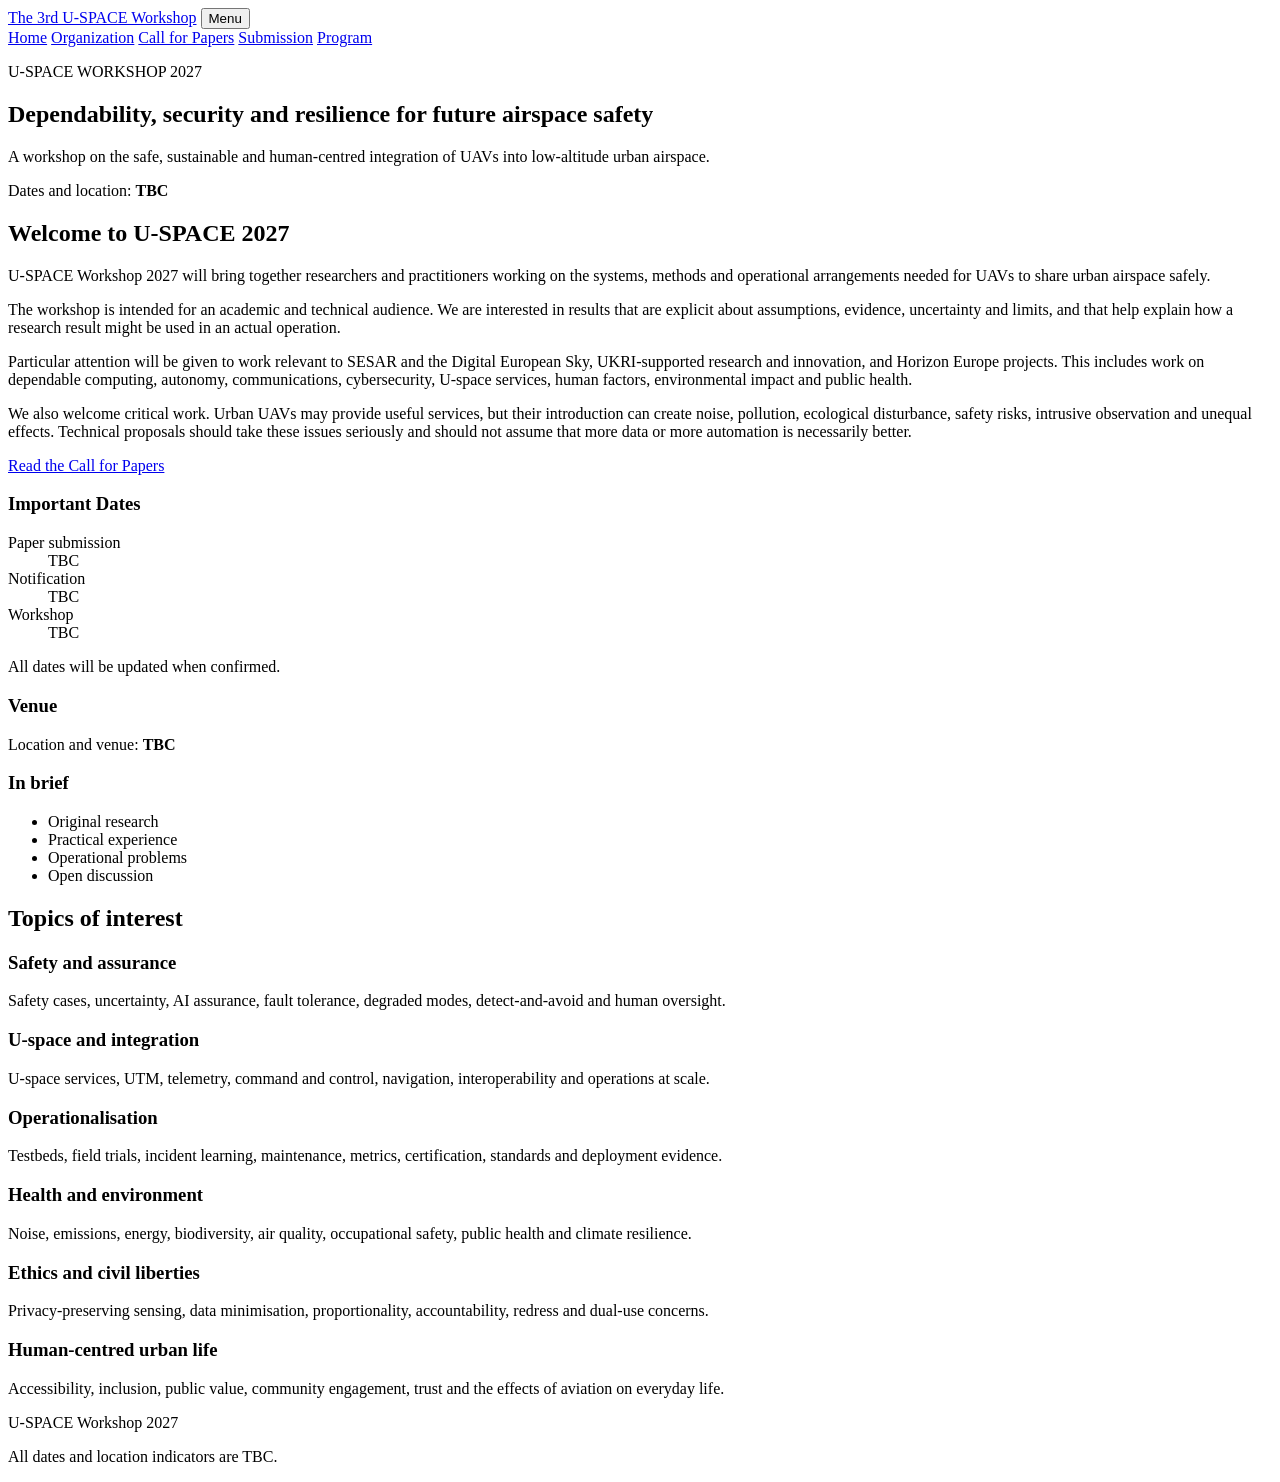
==== index.html @ 5937fd27 "Add files via upload" ====
<!doctype html>
<html lang="en">
<head>
  <meta charset="utf-8">
  <meta name="viewport" content="width=device-width, initial-scale=1">
  <meta name="description" content="U-SPACE Workshop 2027: dependability, security, resilience and human-centred integration of UAVs in urban airspace.">
  <title>U-SPACE Workshop 2027</title>
  <link rel="stylesheet" href="assets/css/styles.css">
</head>
<body>
  <header class="site-header">
    <div class="header-inner">
      <a class="site-title" href="index.html">The 3rd U-SPACE Workshop</a>
      <button class="menu-toggle" type="button" aria-expanded="false" aria-controls="site-nav">Menu</button>
      <nav id="site-nav" class="site-nav" aria-label="Main navigation">
        <a class="current" href="index.html">Home</a>
        <a href="organization.html">Organization</a>
        <a href="call-for-papers.html">Call for Papers</a>
        <a href="submission.html">Submission</a>
        <a href="program.html">Program</a>
      </nav>
    </div>
  </header>
  <main>
    <section class="intro-banner"><div class="container banner-inner"><p class="kicker">U-SPACE WORKSHOP 2027</p><h1>Dependability, security and resilience for future airspace safety</h1><p class="subtitle">A workshop on the safe, sustainable and human-centred integration of UAVs into low-altitude urban airspace.</p><p class="notice">Dates and location: <strong>TBC</strong></p></div></section>
    <section class="container content-grid"><div class="main-column"><h2>Welcome to U-SPACE 2027</h2><p>U-SPACE Workshop 2027 will bring together researchers and practitioners working on the systems, methods and operational arrangements needed for UAVs to share urban airspace safely.</p><p>The workshop is intended for an academic and technical audience. We are interested in results that are explicit about assumptions, evidence, uncertainty and limits, and that help explain how a research result might be used in an actual operation.</p><p>Particular attention will be given to work relevant to SESAR and the Digital European Sky, UKRI-supported research and innovation, and Horizon Europe projects. This includes work on dependable computing, autonomy, communications, cybersecurity, U-space services, human factors, environmental impact and public health.</p><p>We also welcome critical work. Urban UAVs may provide useful services, but their introduction can create noise, pollution, ecological disturbance, safety risks, intrusive observation and unequal effects. Technical proposals should take these issues seriously and should not assume that more data or more automation is necessarily better.</p><p><a class="button" href="call-for-papers.html">Read the Call for Papers</a></p></div><aside class="side-column"><section class="side-block"><h3>Important Dates</h3><dl class="facts"><div><dt>Paper submission</dt><dd>TBC</dd></div><div><dt>Notification</dt><dd>TBC</dd></div><div><dt>Workshop</dt><dd>TBC</dd></div></dl><p class="small">All dates will be updated when confirmed.</p></section><section class="side-block"><h3>Venue</h3><p>Location and venue: <strong>TBC</strong></p></section><section class="side-block"><h3>In brief</h3><ul class="plain-list"><li>Original research</li><li>Practical experience</li><li>Operational problems</li><li>Open discussion</li></ul></section></aside></section>
    <section class="grey-section"><div class="container"><h2>Topics of interest</h2><div class="topic-grid"><article><h3>Safety and assurance</h3><p>Safety cases, uncertainty, AI assurance, fault tolerance, degraded modes, detect-and-avoid and human oversight.</p></article><article><h3>U-space and integration</h3><p>U-space services, UTM, telemetry, command and control, navigation, interoperability and operations at scale.</p></article><article><h3>Operationalisation</h3><p>Testbeds, field trials, incident learning, maintenance, metrics, certification, standards and deployment evidence.</p></article><article><h3>Health and environment</h3><p>Noise, emissions, energy, biodiversity, air quality, occupational safety, public health and climate resilience.</p></article><article><h3>Ethics and civil liberties</h3><p>Privacy-preserving sensing, data minimisation, proportionality, accountability, redress and dual-use concerns.</p></article><article><h3>Human-centred urban life</h3><p>Accessibility, inclusion, public value, community engagement, trust and the effects of aviation on everyday life.</p></article></div></div></section>
  </main>
  <footer class="site-footer"><div class="container footer-inner"><p>U-SPACE Workshop 2027</p><p>All dates and location indicators are TBC.</p></div></footer><script src="script.js"></script>
</body>
</html>
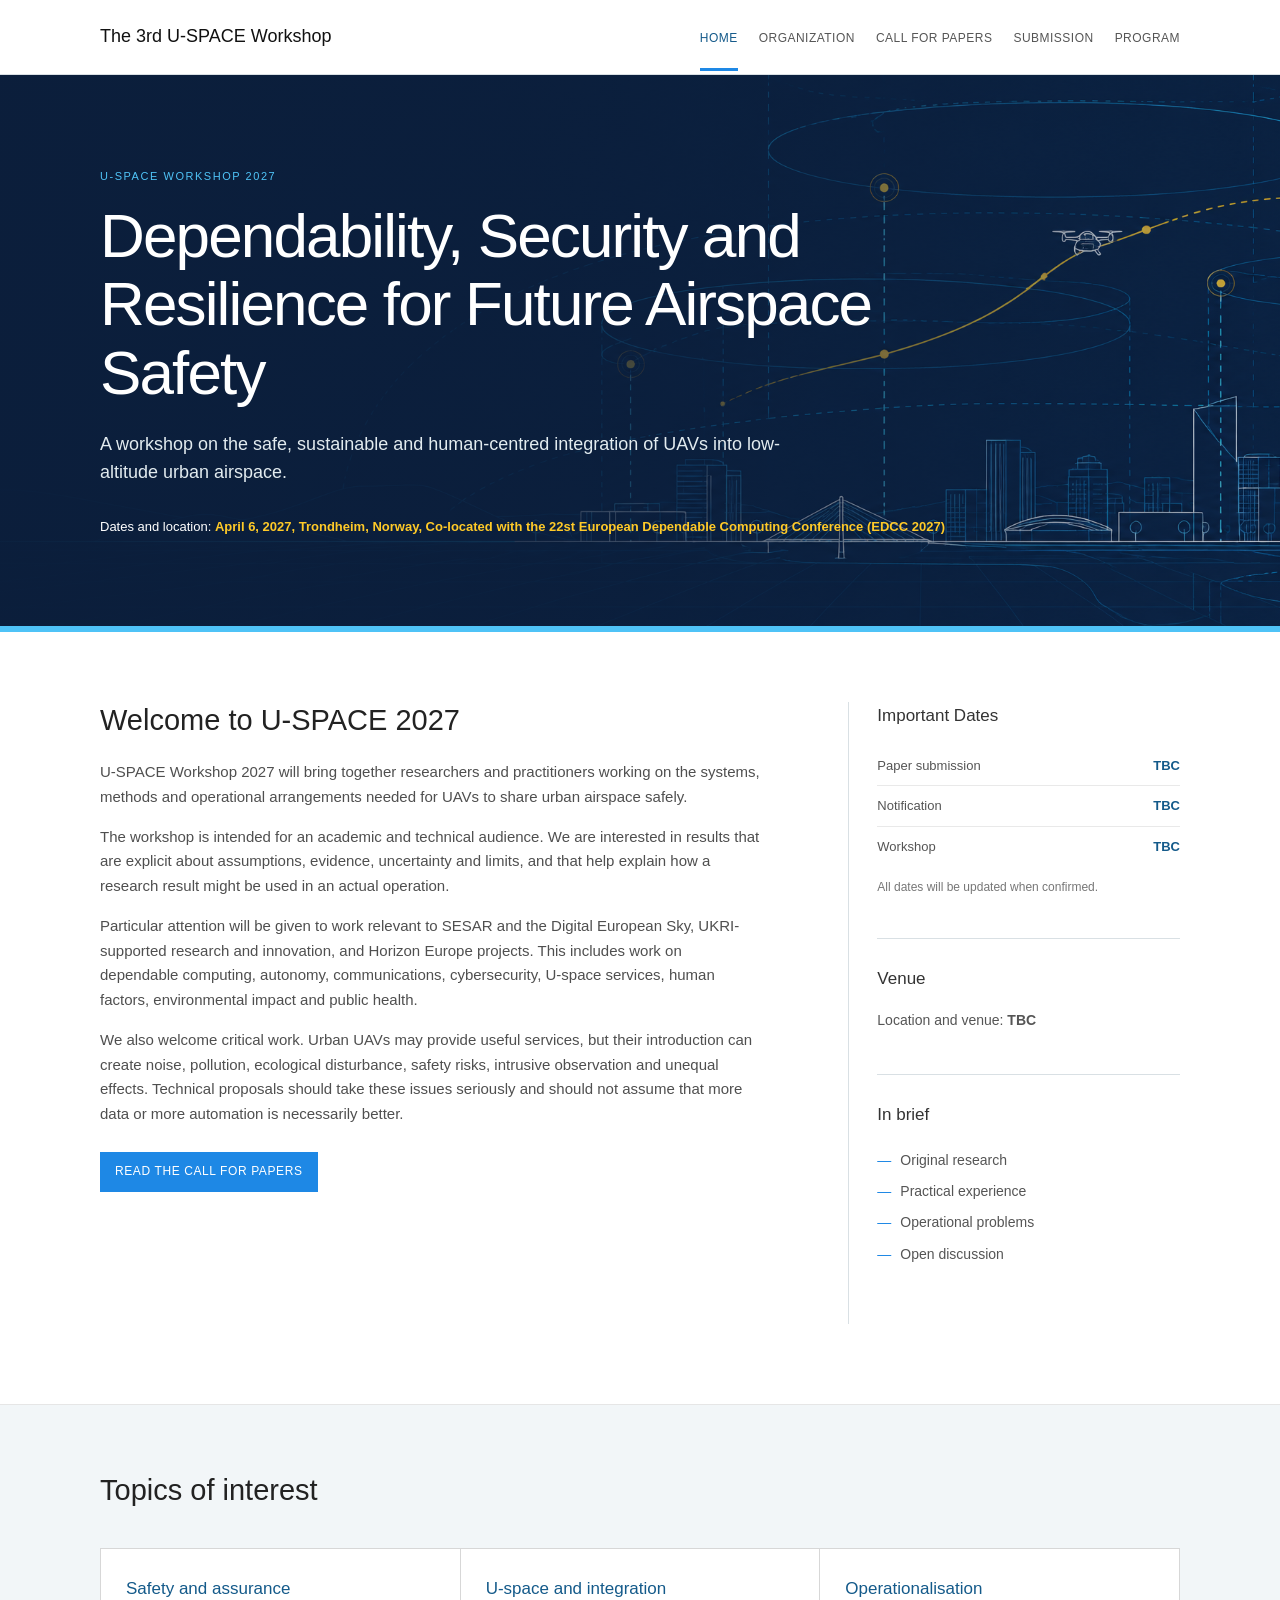
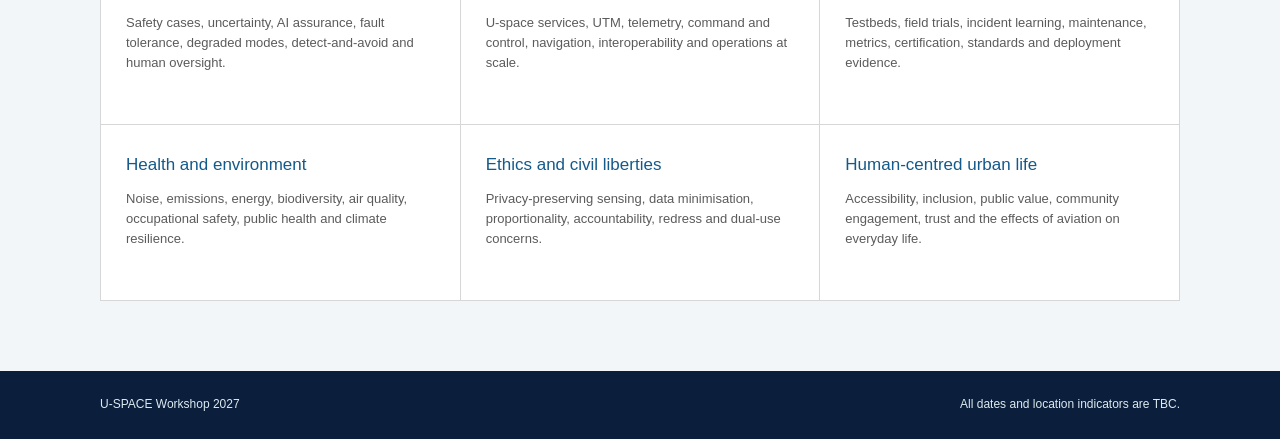
==== commit ab88ce64: "Data and Location are added" ====
--- a/index.html
+++ b/index.html
@@ -22,7 +22,7 @@
     </div>
   </header>
   <main>
-    <section class="intro-banner"><div class="container banner-inner"><p class="kicker">U-SPACE WORKSHOP 2027</p><h1>Dependability, security and resilience for future airspace safety</h1><p class="subtitle">A workshop on the safe, sustainable and human-centred integration of UAVs into low-altitude urban airspace.</p><p class="notice">Dates and location: <strong>TBC</strong></p></div></section>
+    <section class="intro-banner"><div class="container banner-inner"><p class="kicker">U-SPACE WORKSHOP 2027</p><h1>Dependability, Security and Resilience for Future Airspace Safety</h1><p class="subtitle">A workshop on the safe, sustainable and human-centred integration of UAVs into low-altitude urban airspace.</p><p class="notice">Dates and location: <strong>April 6, 2027, Trondheim, Norway, Co-located with the 22st European Dependable Computing Conference (EDCC 2027) </strong></p></div></section>
     <section class="container content-grid"><div class="main-column"><h2>Welcome to U-SPACE 2027</h2><p>U-SPACE Workshop 2027 will bring together researchers and practitioners working on the systems, methods and operational arrangements needed for UAVs to share urban airspace safely.</p><p>The workshop is intended for an academic and technical audience. We are interested in results that are explicit about assumptions, evidence, uncertainty and limits, and that help explain how a research result might be used in an actual operation.</p><p>Particular attention will be given to work relevant to SESAR and the Digital European Sky, UKRI-supported research and innovation, and Horizon Europe projects. This includes work on dependable computing, autonomy, communications, cybersecurity, U-space services, human factors, environmental impact and public health.</p><p>We also welcome critical work. Urban UAVs may provide useful services, but their introduction can create noise, pollution, ecological disturbance, safety risks, intrusive observation and unequal effects. Technical proposals should take these issues seriously and should not assume that more data or more automation is necessarily better.</p><p><a class="button" href="call-for-papers.html">Read the Call for Papers</a></p></div><aside class="side-column"><section class="side-block"><h3>Important Dates</h3><dl class="facts"><div><dt>Paper submission</dt><dd>TBC</dd></div><div><dt>Notification</dt><dd>TBC</dd></div><div><dt>Workshop</dt><dd>TBC</dd></div></dl><p class="small">All dates will be updated when confirmed.</p></section><section class="side-block"><h3>Venue</h3><p>Location and venue: <strong>TBC</strong></p></section><section class="side-block"><h3>In brief</h3><ul class="plain-list"><li>Original research</li><li>Practical experience</li><li>Operational problems</li><li>Open discussion</li></ul></section></aside></section>
     <section class="grey-section"><div class="container"><h2>Topics of interest</h2><div class="topic-grid"><article><h3>Safety and assurance</h3><p>Safety cases, uncertainty, AI assurance, fault tolerance, degraded modes, detect-and-avoid and human oversight.</p></article><article><h3>U-space and integration</h3><p>U-space services, UTM, telemetry, command and control, navigation, interoperability and operations at scale.</p></article><article><h3>Operationalisation</h3><p>Testbeds, field trials, incident learning, maintenance, metrics, certification, standards and deployment evidence.</p></article><article><h3>Health and environment</h3><p>Noise, emissions, energy, biodiversity, air quality, occupational safety, public health and climate resilience.</p></article><article><h3>Ethics and civil liberties</h3><p>Privacy-preserving sensing, data minimisation, proportionality, accountability, redress and dual-use concerns.</p></article><article><h3>Human-centred urban life</h3><p>Accessibility, inclusion, public value, community engagement, trust and the effects of aviation on everyday life.</p></article></div></div></section>
   </main>
--- a/assets/css/styles.css
+++ b/assets/css/styles.css
@@ -0,0 +1,114 @@
+:root {
+  --ink: #222;
+  --muted: #66727a;
+  --line: #d9e0e4;
+  --soft: #f2f6f8;
+  --navy: #0b1e3b;
+  --cyan: #4fc3f7;
+  --blue: #1e88e5;
+  --yellow: #ffca28;
+  --blue-dark: #145a8a;
+}
+
+* { box-sizing: border-box; }
+html { font-size: 16px; }
+body { margin: 0; background: #fff; color: var(--ink); font-family: Arial, Helvetica, sans-serif; line-height: 1.65; }
+a { color: inherit; }
+.container { width: min(1080px, calc(100% - 48px)); margin: 0 auto; }
+
+.site-header { background: #fff; border-bottom: 1px solid var(--line); }
+.header-inner { width: min(1080px, calc(100% - 48px)); min-height: 74px; margin: 0 auto; display: flex; align-items: center; gap: 30px; }
+.site-title { font-size: 18px; line-height: 1.2; font-weight: 400; white-space: nowrap; color: #111; text-decoration: none; }
+.site-title:hover { color: var(--blue-dark); }
+.site-nav { display: flex; gap: 21px; margin-left: auto; align-items: center; }
+.site-nav a { padding: 26px 0 20px; font-size: 12px; text-transform: uppercase; letter-spacing: .04em; color: #555; text-decoration: none; border-bottom: 3px solid transparent; }
+.site-nav a:hover, .site-nav a.current { color: var(--blue-dark); border-bottom-color: var(--blue); }
+.menu-toggle { display: none; margin-left: auto; border: 1px solid #bbb; background: #fff; border-radius: 2px; padding: 7px 10px; font-size: 12px; color: #555; }
+
+.intro-banner { background-color: var(--navy); background-image: linear-gradient(90deg, rgba(11, 30, 59, .97) 0%, rgba(11, 30, 59, .84) 42%, rgba(11, 30, 59, .16) 100%), url('../../uspace2027-banner.png'); background-position: center; background-size: cover; color: #fff; border-bottom: 6px solid var(--cyan); }
+.banner-inner { padding: 92px 0 88px; }
+.subpage-banner { width: 100%; height: clamp(150px, 22vw, 300px); background-color: var(--navy); background-image: url('../../uspace2027-subpage-banner.png'); background-position: center; background-size: cover; border-bottom: 6px solid var(--cyan); }
+.kicker { margin: 0 0 17px; color: var(--blue); font-size: 11px; letter-spacing: .14em; text-transform: uppercase; }
+.intro-banner .kicker { color: var(--cyan); }
+.intro-banner h1 { max-width: 820px; margin: 0 0 24px; font-size: clamp(36px, 5vw, 62px); line-height: 1.1; font-weight: 300; letter-spacing: -.03em; }
+.subtitle { max-width: 720px; margin: 0; color: #626262; font-size: 18px; line-height: 1.55; }
+.intro-banner .subtitle { color: #e2ebef; }
+.notice { margin: 30px 0 0; font-size: 13px; }
+.notice strong { color: var(--yellow); }
+
+.content-grid { display: grid; grid-template-columns: minmax(0, 2fr) minmax(240px, 1fr); gap: 85px; padding-top: 70px; padding-bottom: 80px; }
+.main-column { min-width: 0; }
+.main-column h2, .narrow-content h2 { margin: 0 0 22px; font-size: 29px; line-height: 1.25; font-weight: 400; color: #222; }
+.main-column h2:not(:first-child), .prose h2:not(:first-child) { margin-top: 47px; }
+.main-column p, .prose li { color: #4f4f4f; font-size: 15px; }
+.prose p { max-width: 720px; }
+.button { display: inline-block; margin-top: 10px; padding: 10px 15px; color: #fff; background: var(--blue); font-size: 12px; text-transform: uppercase; letter-spacing: .05em; text-decoration: none; }
+.button:hover { background: var(--blue-dark); }
+.side-column { border-left: 1px solid var(--line); padding-left: 28px; }
+.side-block { padding: 0 0 28px; margin: 0 0 26px; border-bottom: 1px solid var(--line); }
+.side-block:last-child { border-bottom: 0; }
+.side-block h3 { margin: 0 0 16px; font-size: 17px; font-weight: 400; color: #333; }
+.side-block p { font-size: 14px; color: #555; }
+.facts { margin: 0; }
+.facts div { display: flex; justify-content: space-between; gap: 15px; padding: 9px 0; border-bottom: 1px solid #e9e9e9; font-size: 13px; }
+.facts div:last-child { border-bottom: 0; }
+.facts dt { color: #555; }
+.facts dd { margin: 0; color: var(--blue-dark); font-weight: 700; }
+.small { font-size: 12px !important; color: #777 !important; }
+.plain-list { padding: 0; margin: 0; list-style: none; }
+.plain-list li { padding: 4px 0; color: #555; font-size: 14px; }
+.plain-list li::before { content: '—'; color: var(--blue); margin-right: 9px; }
+
+.grey-section { background: var(--soft); border-top: 1px solid #e6e6e6; padding: 62px 0 70px; }
+.grey-section h2 { margin: 0 0 34px; font-size: 29px; font-weight: 400; }
+.topic-grid { display: grid; grid-template-columns: repeat(3, 1fr); gap: 1px; background: #d7d7d7; border: 1px solid #d7d7d7; }
+.topic-grid article { min-height: 175px; padding: 26px 25px; background: #fff; }
+.topic-grid h3 { margin: 0 0 9px; font-size: 17px; font-weight: 400; color: var(--blue-dark); }
+.topic-grid p { margin: 0; color: #5b5b5b; font-size: 13px; line-height: 1.55; }
+.site-footer { background: var(--navy); color: #dceaf1; }
+.footer-inner { display: flex; justify-content: space-between; gap: 30px; padding: 24px 0; font-size: 12px; }
+.footer-inner p { margin: 0; }
+
+.page-heading { background: #eef2f4; border-bottom: 1px solid #dce2e5; }
+.page-heading .container { padding: 60px 0 58px; }
+.page-heading h1 { margin: 0 0 13px; font-size: 46px; line-height: 1.1; font-weight: 300; color: #222; }
+.page-heading .subtitle { font-size: 17px; }
+.topic-list { columns: 2; padding-left: 20px; }
+.topic-list li { break-inside: avoid; padding: 4px 0; }
+.narrow-content { max-width: 900px; padding-top: 60px; padding-bottom: 80px; }
+.narrow-content > p { max-width: 720px; color: #555; }
+.program-list { margin-top: 45px; border-top: 1px solid var(--line); }
+.program-item { display: grid; grid-template-columns: 110px 1fr; gap: 27px; padding: 27px 0; border-bottom: 1px solid var(--line); }
+.program-time { color: var(--blue-dark); font-size: 13px; font-weight: 700; }
+.program-item h2 { margin: 5px 0 7px; font-size: 22px; }
+.program-item p { margin: 0; color: #666; font-size: 14px; }
+.session-label { color: var(--blue); font-size: 11px; letter-spacing: .1em; text-transform: uppercase; }
+strong { font-weight: 700; }
+
+@media (max-width: 860px) {
+  .header-inner { position: relative; min-height: 66px; }
+  .site-nav { display: none; position: absolute; top: 66px; left: 0; right: 0; z-index: 5; flex-direction: column; align-items: stretch; gap: 0; padding: 8px 24px 15px; background: #fff; border-bottom: 1px solid var(--line); }
+  .site-nav.open { display: flex; }
+  .site-nav a { padding: 10px 0; border-bottom: 1px solid #eee; }
+  .menu-toggle { display: block; }
+  .content-grid { gap: 45px; }
+  .topic-grid { grid-template-columns: repeat(2, 1fr); }
+}
+
+@media (max-width: 620px) {
+  .container, .header-inner { width: calc(100% - 32px); }
+  .site-title { font-size: 16px; white-space: normal; }
+  .banner-inner { padding: 62px 0 58px; }
+  .intro-banner h1 { font-size: 38px; }
+  .subtitle { font-size: 16px; }
+  .content-grid { grid-template-columns: 1fr; gap: 45px; padding-top: 48px; padding-bottom: 56px; }
+  .side-column { border-top: 1px solid var(--line); border-left: 0; padding: 27px 0 0; }
+  .topic-grid { grid-template-columns: 1fr; }
+  .grey-section { padding: 48px 0 55px; }
+  .page-heading .container { padding: 45px 0; }
+  .page-heading h1 { font-size: 38px; }
+  .topic-list { columns: 1; }
+  .program-item { grid-template-columns: 65px 1fr; gap: 16px; }
+  .program-item h2 { font-size: 19px; }
+  .footer-inner { flex-direction: column; gap: 4px; }
+}
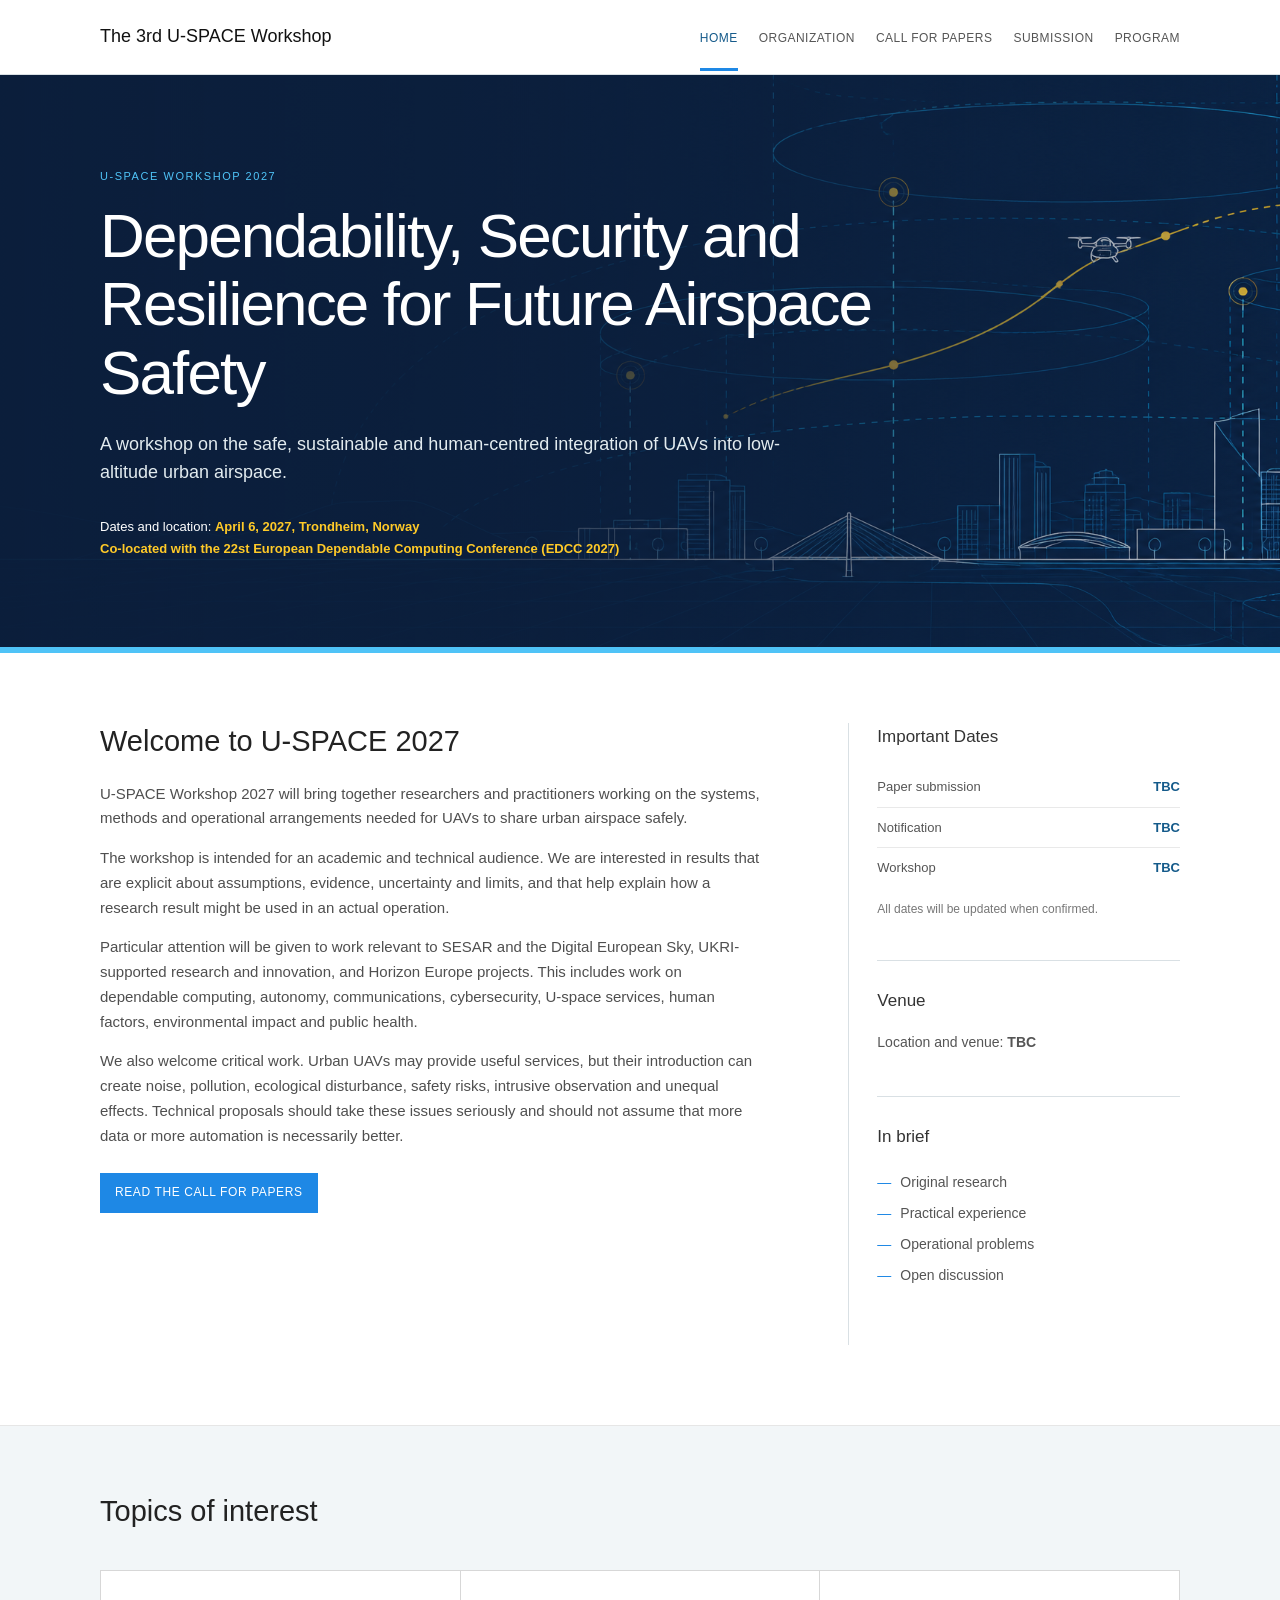
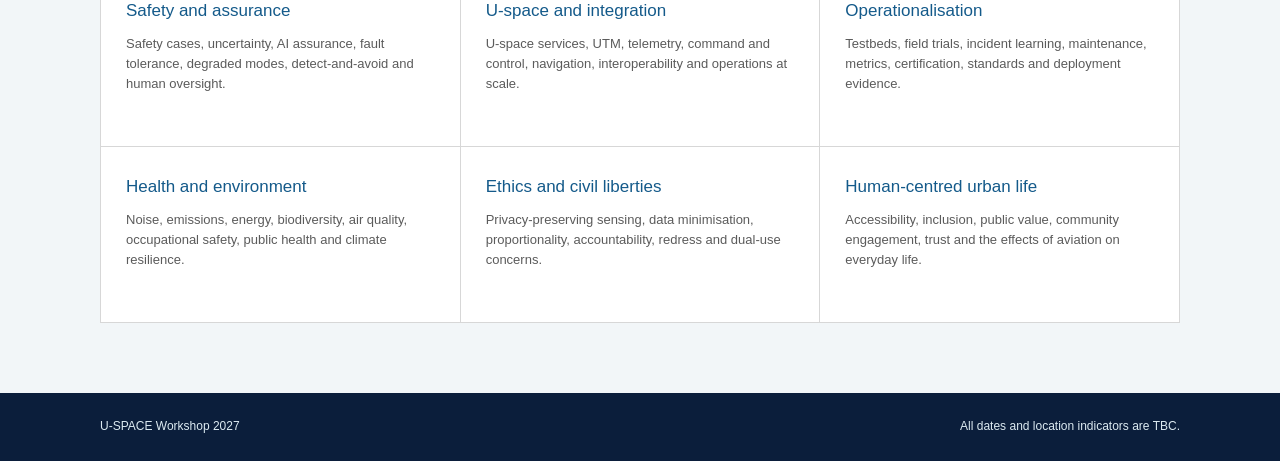
==== commit 8ca88fb6: "A new line is added in the middle of date and location information" ====
--- a/index.html
+++ b/index.html
@@ -22,7 +22,7 @@
     </div>
   </header>
   <main>
-    <section class="intro-banner"><div class="container banner-inner"><p class="kicker">U-SPACE WORKSHOP 2027</p><h1>Dependability, Security and Resilience for Future Airspace Safety</h1><p class="subtitle">A workshop on the safe, sustainable and human-centred integration of UAVs into low-altitude urban airspace.</p><p class="notice">Dates and location: <strong>April 6, 2027, Trondheim, Norway, Co-located with the 22st European Dependable Computing Conference (EDCC 2027) </strong></p></div></section>
+    <section class="intro-banner"><div class="container banner-inner"><p class="kicker">U-SPACE WORKSHOP 2027</p><h1>Dependability, Security and Resilience for Future Airspace Safety</h1><p class="subtitle">A workshop on the safe, sustainable and human-centred integration of UAVs into low-altitude urban airspace.</p><p class="notice">Dates and location: <strong>April 6, 2027, Trondheim, Norway <br/> Co-located with the 22st European Dependable Computing Conference (EDCC 2027) </strong></p></div></section>
     <section class="container content-grid"><div class="main-column"><h2>Welcome to U-SPACE 2027</h2><p>U-SPACE Workshop 2027 will bring together researchers and practitioners working on the systems, methods and operational arrangements needed for UAVs to share urban airspace safely.</p><p>The workshop is intended for an academic and technical audience. We are interested in results that are explicit about assumptions, evidence, uncertainty and limits, and that help explain how a research result might be used in an actual operation.</p><p>Particular attention will be given to work relevant to SESAR and the Digital European Sky, UKRI-supported research and innovation, and Horizon Europe projects. This includes work on dependable computing, autonomy, communications, cybersecurity, U-space services, human factors, environmental impact and public health.</p><p>We also welcome critical work. Urban UAVs may provide useful services, but their introduction can create noise, pollution, ecological disturbance, safety risks, intrusive observation and unequal effects. Technical proposals should take these issues seriously and should not assume that more data or more automation is necessarily better.</p><p><a class="button" href="call-for-papers.html">Read the Call for Papers</a></p></div><aside class="side-column"><section class="side-block"><h3>Important Dates</h3><dl class="facts"><div><dt>Paper submission</dt><dd>TBC</dd></div><div><dt>Notification</dt><dd>TBC</dd></div><div><dt>Workshop</dt><dd>TBC</dd></div></dl><p class="small">All dates will be updated when confirmed.</p></section><section class="side-block"><h3>Venue</h3><p>Location and venue: <strong>TBC</strong></p></section><section class="side-block"><h3>In brief</h3><ul class="plain-list"><li>Original research</li><li>Practical experience</li><li>Operational problems</li><li>Open discussion</li></ul></section></aside></section>
     <section class="grey-section"><div class="container"><h2>Topics of interest</h2><div class="topic-grid"><article><h3>Safety and assurance</h3><p>Safety cases, uncertainty, AI assurance, fault tolerance, degraded modes, detect-and-avoid and human oversight.</p></article><article><h3>U-space and integration</h3><p>U-space services, UTM, telemetry, command and control, navigation, interoperability and operations at scale.</p></article><article><h3>Operationalisation</h3><p>Testbeds, field trials, incident learning, maintenance, metrics, certification, standards and deployment evidence.</p></article><article><h3>Health and environment</h3><p>Noise, emissions, energy, biodiversity, air quality, occupational safety, public health and climate resilience.</p></article><article><h3>Ethics and civil liberties</h3><p>Privacy-preserving sensing, data minimisation, proportionality, accountability, redress and dual-use concerns.</p></article><article><h3>Human-centred urban life</h3><p>Accessibility, inclusion, public value, community engagement, trust and the effects of aviation on everyday life.</p></article></div></div></section>
   </main>
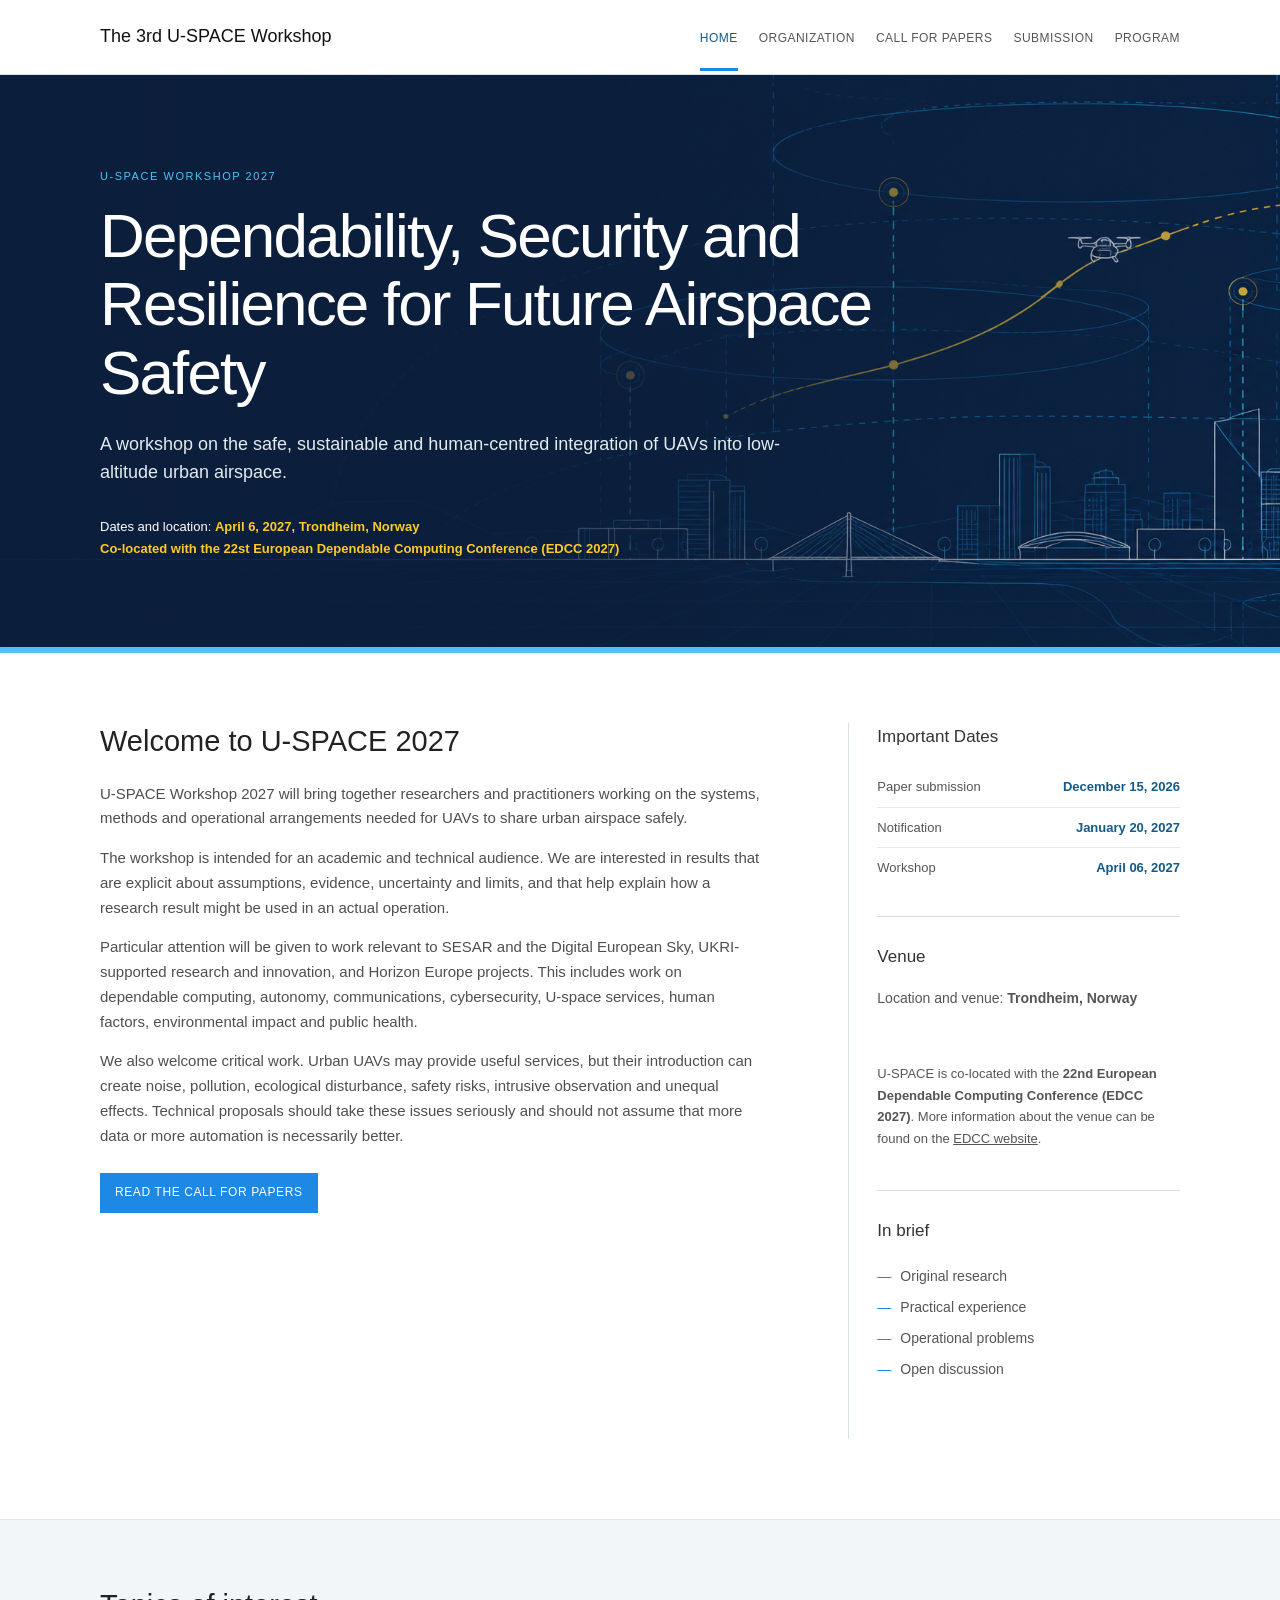
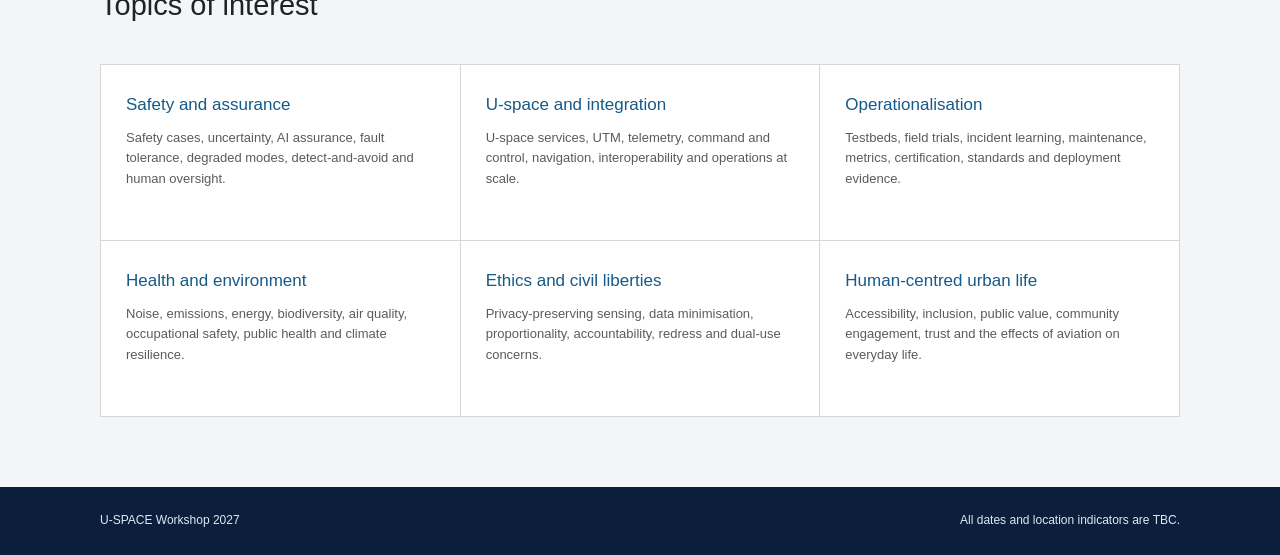
==== commit 801f15e3: "venue information is added to index.html" ====
--- a/index.html
+++ b/index.html
@@ -23,7 +23,14 @@
   </header>
   <main>
     <section class="intro-banner"><div class="container banner-inner"><p class="kicker">U-SPACE WORKSHOP 2027</p><h1>Dependability, Security and Resilience for Future Airspace Safety</h1><p class="subtitle">A workshop on the safe, sustainable and human-centred integration of UAVs into low-altitude urban airspace.</p><p class="notice">Dates and location: <strong>April 6, 2027, Trondheim, Norway <br/> Co-located with the 22st European Dependable Computing Conference (EDCC 2027) </strong></p></div></section>
-    <section class="container content-grid"><div class="main-column"><h2>Welcome to U-SPACE 2027</h2><p>U-SPACE Workshop 2027 will bring together researchers and practitioners working on the systems, methods and operational arrangements needed for UAVs to share urban airspace safely.</p><p>The workshop is intended for an academic and technical audience. We are interested in results that are explicit about assumptions, evidence, uncertainty and limits, and that help explain how a research result might be used in an actual operation.</p><p>Particular attention will be given to work relevant to SESAR and the Digital European Sky, UKRI-supported research and innovation, and Horizon Europe projects. This includes work on dependable computing, autonomy, communications, cybersecurity, U-space services, human factors, environmental impact and public health.</p><p>We also welcome critical work. Urban UAVs may provide useful services, but their introduction can create noise, pollution, ecological disturbance, safety risks, intrusive observation and unequal effects. Technical proposals should take these issues seriously and should not assume that more data or more automation is necessarily better.</p><p><a class="button" href="call-for-papers.html">Read the Call for Papers</a></p></div><aside class="side-column"><section class="side-block"><h3>Important Dates</h3><dl class="facts"><div><dt>Paper submission</dt><dd>TBC</dd></div><div><dt>Notification</dt><dd>TBC</dd></div><div><dt>Workshop</dt><dd>TBC</dd></div></dl><p class="small">All dates will be updated when confirmed.</p></section><section class="side-block"><h3>Venue</h3><p>Location and venue: <strong>TBC</strong></p></section><section class="side-block"><h3>In brief</h3><ul class="plain-list"><li>Original research</li><li>Practical experience</li><li>Operational problems</li><li>Open discussion</li></ul></section></aside></section>
+    <section class="container content-grid"><div class="main-column"><h2>Welcome to U-SPACE 2027</h2><p>U-SPACE Workshop 2027 will bring together researchers and practitioners working on the systems, methods and operational arrangements needed for UAVs to share urban airspace safely.</p><p>The workshop is intended for an academic and technical audience. We are interested in results that are explicit about assumptions, evidence, uncertainty and limits, and that help explain how a research result might be used in an actual operation.</p><p>Particular attention will be given to work relevant to SESAR and the Digital European Sky, UKRI-supported research and innovation, and Horizon Europe projects. This includes work on dependable computing, autonomy, communications, cybersecurity, U-space services, human factors, environmental impact and public health.</p><p>We also welcome critical work. Urban UAVs may provide useful services, but their introduction can create noise, pollution, ecological disturbance, safety risks, intrusive observation and unequal effects. Technical proposals should take these issues seriously and should not assume that more data or more automation is necessarily better.</p><p><a class="button" href="call-for-papers.html">Read the Call for Papers</a></p></div><aside class="side-column"><section class="side-block"><h3>Important Dates</h3><dl class="facts"><div><dt>Paper submission</dt><dd>December 15, 2026</dd></div><div><dt>Notification</dt><dd>January 20, 2027</dd></div><div><dt>Workshop</dt><dd>April 06, 2027</dd></div></dl></section><section class="side-block"><h3>Venue</h3><p>Location and venue: <strong>Trondheim, Norway</strong></p> <br/> <p style="font-size: 13px;">
+  U-SPACE is co-located with the
+  <strong>22nd European Dependable Computing Conference (EDCC 2027)</strong>.
+  More information about the venue can be found on the
+  <a href="https://edcc2027.idi.ntnu.no/venue-and-travel/" target="_blank" rel="noopener noreferrer">EDCC website</a>.
+</p>
+
+</section><section class="side-block"><h3>In brief</h3><ul class="plain-list"><li>Original research</li><li>Practical experience</li><li>Operational problems</li><li>Open discussion</li></ul></section></aside></section>
     <section class="grey-section"><div class="container"><h2>Topics of interest</h2><div class="topic-grid"><article><h3>Safety and assurance</h3><p>Safety cases, uncertainty, AI assurance, fault tolerance, degraded modes, detect-and-avoid and human oversight.</p></article><article><h3>U-space and integration</h3><p>U-space services, UTM, telemetry, command and control, navigation, interoperability and operations at scale.</p></article><article><h3>Operationalisation</h3><p>Testbeds, field trials, incident learning, maintenance, metrics, certification, standards and deployment evidence.</p></article><article><h3>Health and environment</h3><p>Noise, emissions, energy, biodiversity, air quality, occupational safety, public health and climate resilience.</p></article><article><h3>Ethics and civil liberties</h3><p>Privacy-preserving sensing, data minimisation, proportionality, accountability, redress and dual-use concerns.</p></article><article><h3>Human-centred urban life</h3><p>Accessibility, inclusion, public value, community engagement, trust and the effects of aviation on everyday life.</p></article></div></div></section>
   </main>
   <footer class="site-footer"><div class="container footer-inner"><p>U-SPACE Workshop 2027</p><p>All dates and location indicators are TBC.</p></div></footer><script src="script.js"></script>
